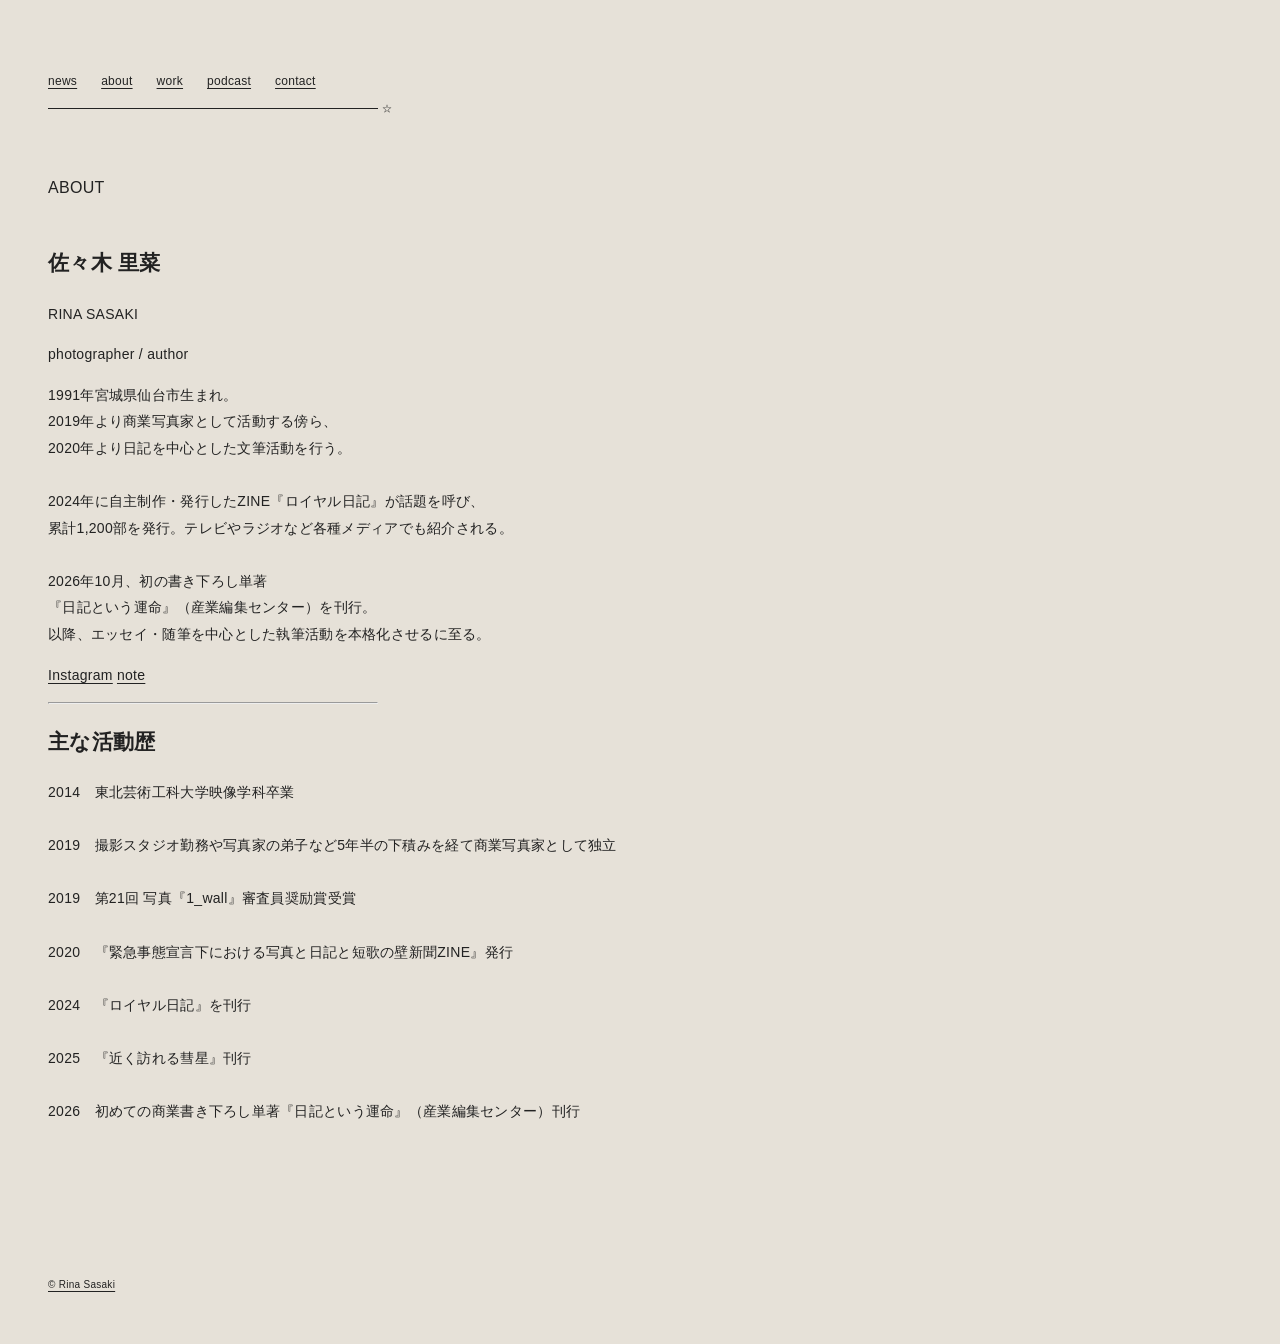
==== about.html @ 6e458d2d "Update about.html" ====
<!DOCTYPE html>
<html lang="ja">

<head>
  <meta charset="UTF-8">
  <meta name="viewport" content="width=device-width, initial-scale=1.0">
  <title>ABOUT | 佐々木 里菜</title>
  <link rel="stylesheet" href="style.css">
</head>

<body>

<header class="site-header">

<nav>
  <a href="news.html">news</a>
  <a href="about.html">about</a>
  <a href="work.html">work</a>
  <a href="podcast.html">podcast</a>
  <a href="mailto:kirakira.pinking@gmail.com">contact</a>
</nav>

</header>


<main class="page">

  <section class="about">

    <h1>ABOUT</h1>

    <h2>佐々木 里菜</h2>

    <p class="about-name">RINA SASAKI</p>

    <p class="about-role">photographer / author</p>

    <div class="about-profile">

      1991年宮城県仙台市生まれ。<br>
      2019年より商業写真家として活動する傍ら、<br>
      2020年より日記を中心とした文筆活動を行う。<br><br>

      2024年に自主制作・発行したZINE『ロイヤル日記』が話題を呼び、<br>
      累計1,200部を発行。テレビやラジオなど各種メディアでも紹介される。<br><br>

      2026年10月、初の書き下ろし単著<br>
      『日記という運命』（産業編集センター）を刊行。<br>
      以降、エッセイ・随筆を中心とした執筆活動を本格化させるに至る。

    </div>
    
<p class="social-links">
  <a href="https://x.com/kirakirapinkin9”>X</a>
  <a href="https://www.instagram.com/kirakirapinking/">Instagram</a>
  <a href="https://note.com/kirakirapinking">note</a>
</p>

    <hr style="width: 330px; margin-left: 0;">

    <section class="about-history">

      <h2>主な活動歴</h2>

      2014　東北芸術工科大学映像学科卒業<br><br>

      2019　撮影スタジオ勤務や写真家の弟子など5年半の下積みを経て商業写真家として独立<br><br>

      2019　第21回 写真『1_wall』審査員奨励賞受賞<br><br>

      2020　『緊急事態宣言下における写真と日記と短歌の壁新聞ZINE』発行<br><br>

      2024　『ロイヤル日記』を刊行<br><br>

      2025　『近く訪れる彗星』刊行<br><br>

      2026　初めての商業書き下ろし単著『日記という運命』（産業編集センター）刊行

    </section>

  </section>

</main>


<footer>
  <p>
    <a href="index.html">© Rina Sasaki</a>
  </p>
</footer>


</body>
</html>
---- style.css ----
* {
  box-sizing: border-box;
  }

html {
font-size: 14px;
}

body {
margin: 0;
background: #E6E1D8;
color: #222222;
font-family:
-apple-system,
BlinkMacSystemFont,
"Helvetica Neue",
"Hiragino Kaku Gothic ProN",
"Hiragino Sans",
"Yu Gothic",
YuGothic,
sans-serif;
line-height: 1.9;
letter-spacing: 0.02em;
}

a {
  color: inherit;
  text-decoration: underline;
  text-underline-offset: 3px;
}

a:hover {
text-decoration: underline;
text-underline-offset: 3px;
}

/* メニュー */

.site-header {
padding: 70px 48px 65px;
position: relative;
}

/* メニュー下の線 */

.site-header::before {
content: "";
position: absolute;
left: 48px;
width: 330px;
bottom: 49px;
border-top: 1px solid #222222;
}

/* メニュー下の☆ */

.site-header::after {
content: "☆";
position: absolute;
left: 378px;
bottom: 44px;
background: #E6E1D8;
padding-left: 4px;
font-size: 10px;
line-height: 1;
}

nav {
display: flex;
flex-wrap: wrap;
gap: 0 24px;
font-size: 12px;
}

/* トップページ */

.home {
padding: 10px 48px 100px;
}

/* 名前 */

.profile h1 {
margin: 0 0 4px;
font-size: 16px;
font-weight: 500;
}

/* 肩書き */

.role {
margin: 0 0 45px;
font-size: 11px;
}

/* プロフィール */

.intro {
margin: 0;
max-width: 620px;
font-size: 13px;
line-height: 2.2;
}

/* メール */

.email {
margin-top: 30px;
font-size: 11px;
}

/* NEWS */

.news {
margin-top: 70px;
padding-top: 30px;
position: relative;
}

/* NEWS上の線 */

.news::before {
content: "";
position: absolute;
top: 0;
left: 0;
width: 330px;
border-top: 1px solid #222222;
}

/* NEWS上の☆ */

.news::after {
content: "☆";
position: absolute;
left: 330px;
top: -6px;
background: #E6E1D8;
padding-left: 4px;
font-size: 10px;
line-height: 1;
}

.news h2 {
margin: 0 0 28px;
font-size: 12px;
font-weight: 500;
}

.news ul {
margin: 0;
padding: 0;
list-style: none;
max-width: 720px;
}

.news li {
margin-bottom: 12px;
font-size: 13px;
}

.news li::before {
content: "☆";
margin-right: 8px;
}

/* フッター */

footer {
padding: 40px 48px;
font-size: 10px;
}

/* スマートフォン */

@media (max-width: 600px) {

.site-header {
padding: 45px 25px 50px;
}

/* スマホでは線を画面幅に合わせる */

.site-header::before {
left: 25px;
right: 25px;
width: auto;
bottom: 34px;
}

/* スマホでは☆を右端に */

.site-header::after {
left: auto;
right: 25px;
bottom: 29px;
}

nav {
gap: 0 16px;
line-height: 2.2;
}

.home {
padding: 10px 25px 70px;
}

.profile h1 {
font-size: 15px;
}

.intro {
font-size: 13px;
}

.news {
margin-top: 60px;
}

/* NEWSの線もスマホでは画面幅に合わせる */

.news::before {
left: 0;
width: 100%;
}

.news::after {
left: auto;
right: 0;
}

footer {
padding: 30px 25px;
}

}

/* NEWSページ */

.page {
  padding: 15px 48px 100px;
}

.page h1 {
  margin: 0 0 40px;
  font-size: 16px;
  font-weight: 500;
}

.news-list {
  margin: 0;
  padding: 0;
  list-style: none;
  max-width: 720px;
}

.news-list li {
  margin-bottom: 18px;
  font-size: 13px;
}

.news-mark {
  margin-right: 8px;
}


/* NEWSページ・スマートフォン */

@media (max-width: 600px) {

  .page {
    padding: 15px 25px 70px;
  }

  .page h1 {
    font-size: 15px;
    margin-bottom: 35px;
  }

  .news-list li {
    font-size: 13px;
  }

}

/* NEWS記事の書影 */

.book-images {
  display: flex;
  gap: 24px;
  margin: 35px 0 45px;
  max-width: 620px;
}

.book-images img {
  display: block;
  width: 240px;
  height: auto;
}

@media (max-width: 600px) {

  .book-images {
    flex-direction: column;
    max-width: 100%;
    gap: 20px;
  }

  .book-images img {
    width: 100%;
    max-width: 320px;
  }

}

.news-article-date {
  margin: 0 0 8px;
}

.news-article h1 {
  margin: 0 0 15px;
}

.book-images {
  display: flex;
  gap: 24px;
  margin: 20px 0 25px;
  max-width: 620px;
}

.signed-books h2 {
  font-size: 16px;
  font-weight: 700;
  margin: 0 0 28px;
}

.news-article {
  margin-top: -20px;
}
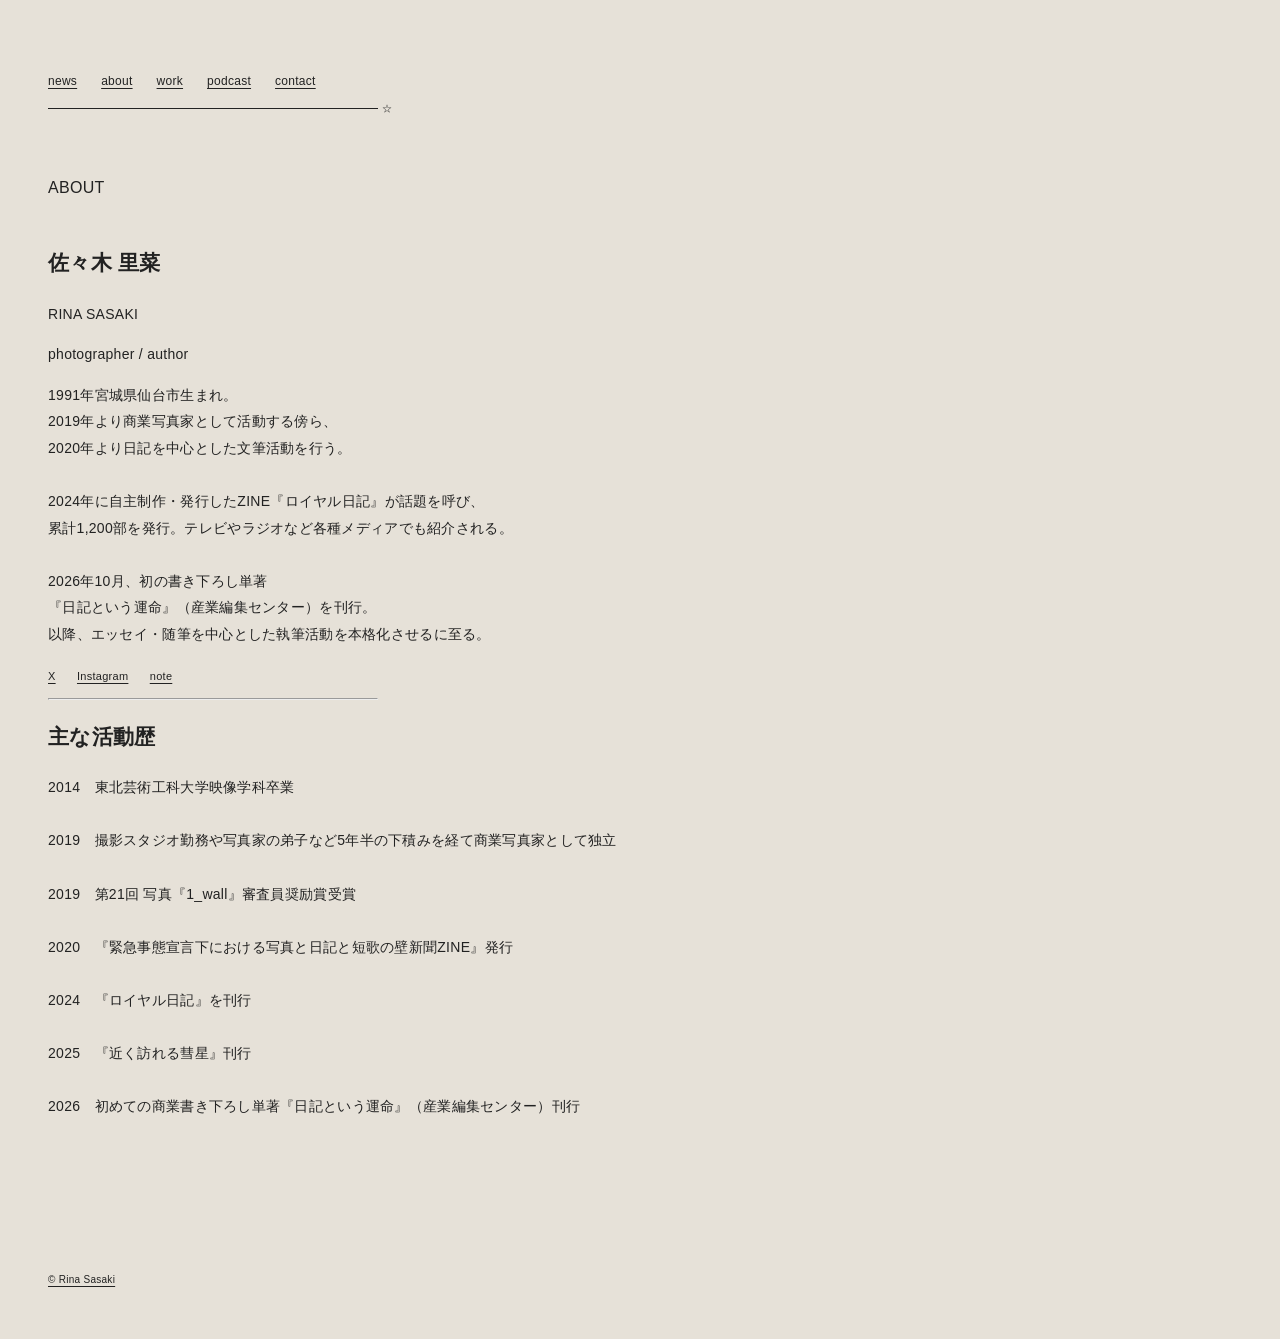
==== commit 1c6e27f7: "Update about.html" ====
--- a/about.html
+++ b/about.html
@@ -51,7 +51,7 @@
     </div>
     
 <p class="social-links">
-  <a href="https://x.com/kirakirapinkin9”>X</a>
+  <a href="https://x.com/kirakirapinkin9">X</a>
   <a href="https://www.instagram.com/kirakirapinking/">Instagram</a>
   <a href="https://note.com/kirakirapinking">note</a>
 </p>
--- a/style.css
+++ b/style.css
@@ -337,3 +337,12 @@
 .news-article {
   margin-top: -20px;
 }
+
+.social-links {
+  margin-top: 18px;
+  font-size: 11px;
+}
+
+.social-links a {
+  margin-right: 18px;
+}
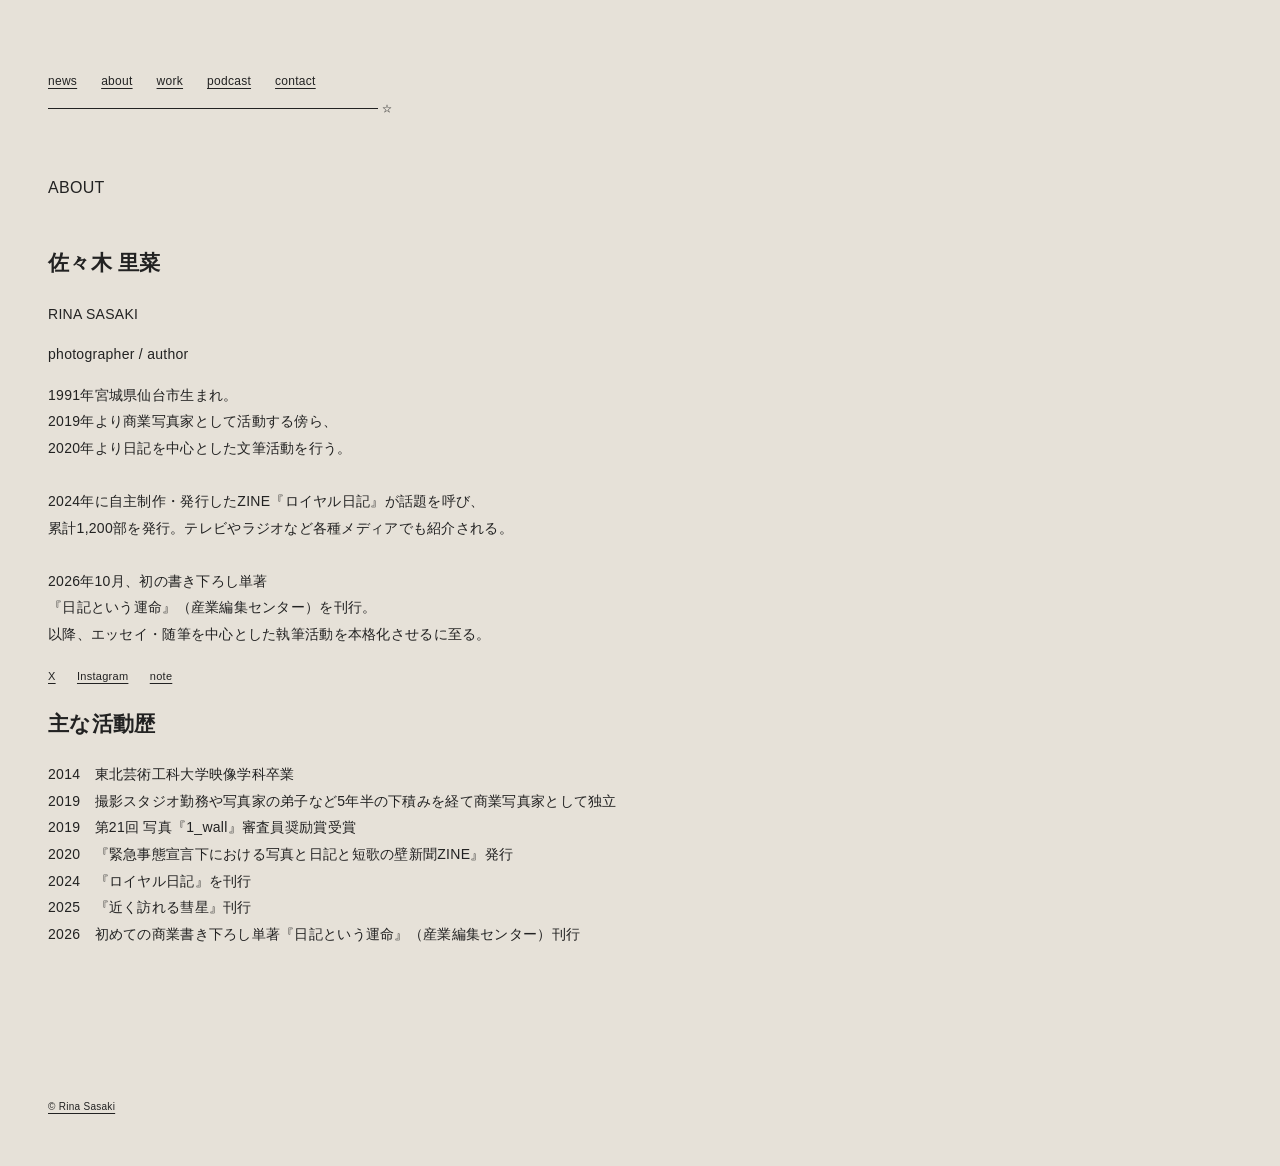
==== commit aff8e12a: "Update about.html" ====
--- a/about.html
+++ b/about.html
@@ -56,25 +56,19 @@
   <a href="https://note.com/kirakirapinking">note</a>
 </p>
 
-    <hr style="width: 330px; margin-left: 0;">
+<div class="about-divider"></div>
 
     <section class="about-history">
 
       <h2>主な活動歴</h2>
 
-      2014　東北芸術工科大学映像学科卒業<br><br>
-
-      2019　撮影スタジオ勤務や写真家の弟子など5年半の下積みを経て商業写真家として独立<br><br>
-
-      2019　第21回 写真『1_wall』審査員奨励賞受賞<br><br>
-
-      2020　『緊急事態宣言下における写真と日記と短歌の壁新聞ZINE』発行<br><br>
-
-      2024　『ロイヤル日記』を刊行<br><br>
-
-      2025　『近く訪れる彗星』刊行<br><br>
-
-      2026　初めての商業書き下ろし単著『日記という運命』（産業編集センター）刊行
+      2014　東北芸術工科大学映像学科卒業<br>
+2019　撮影スタジオ勤務や写真家の弟子など5年半の下積みを経て商業写真家として独立<br>
+2019　第21回 写真『1_wall』審査員奨励賞受賞<br>
+2020　『緊急事態宣言下における写真と日記と短歌の壁新聞ZINE』発行<br>
+2024　『ロイヤル日記』を刊行<br>
+2025　『近く訪れる彗星』刊行<br>
+2026　初めての商業書き下ろし単著『日記という運命』（産業編集センター）刊行
 
     </section>
 
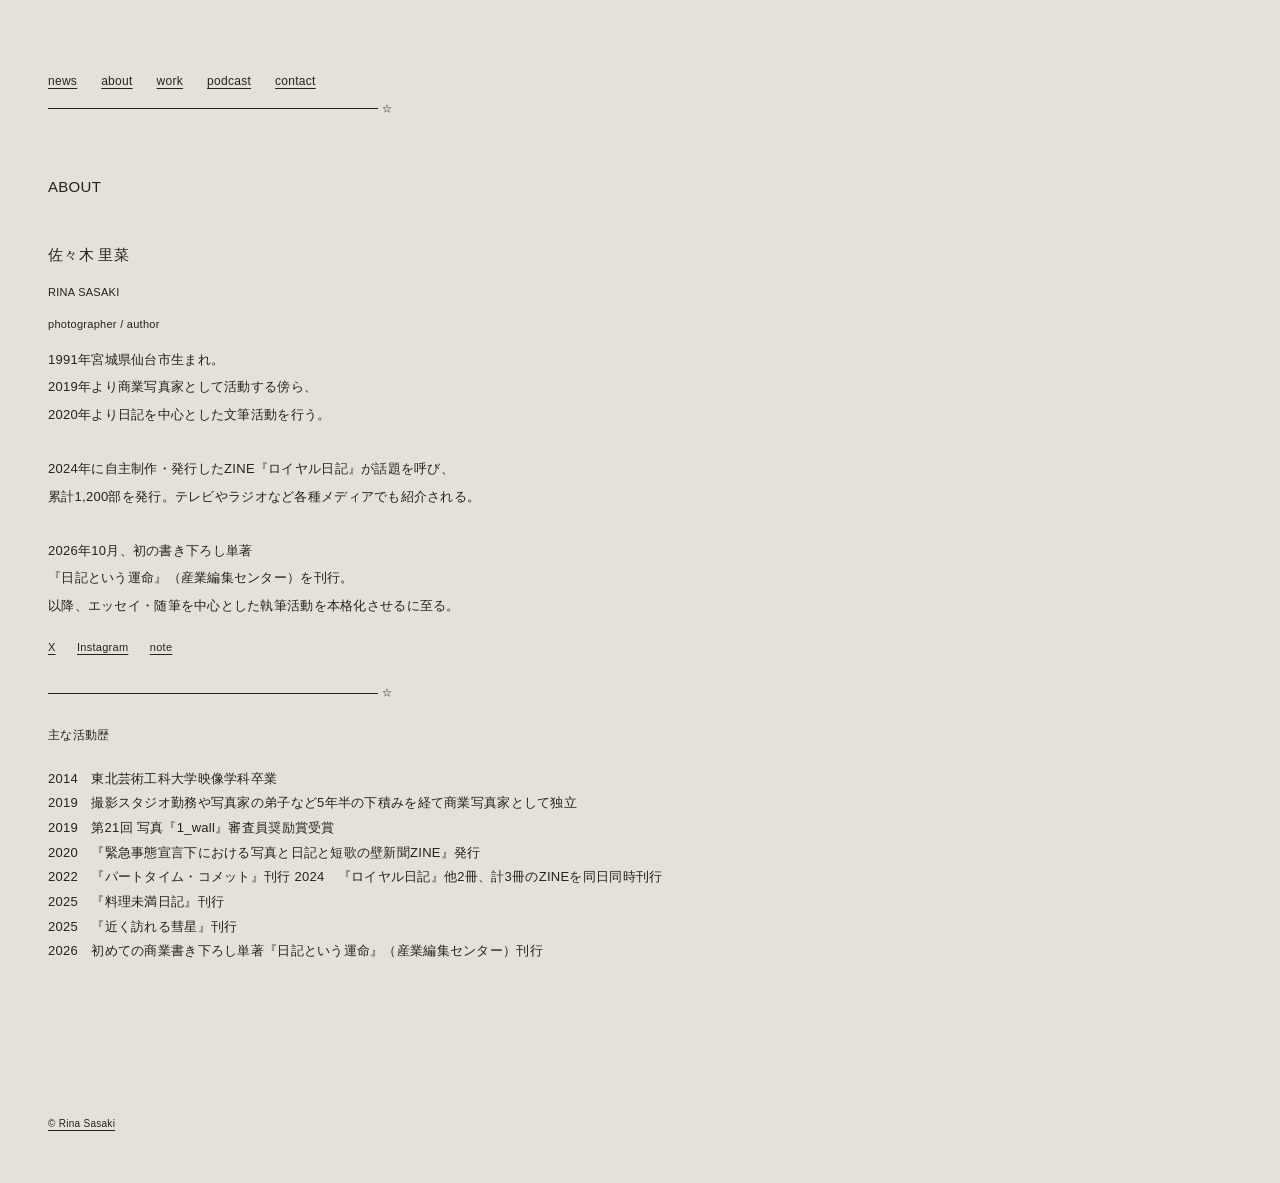
==== commit c0173f59: "Update about.html" ====
--- a/about.html
+++ b/about.html
@@ -66,7 +66,9 @@
 2019　撮影スタジオ勤務や写真家の弟子など5年半の下積みを経て商業写真家として独立<br>
 2019　第21回 写真『1_wall』審査員奨励賞受賞<br>
 2020　『緊急事態宣言下における写真と日記と短歌の壁新聞ZINE』発行<br>
-2024　『ロイヤル日記』を刊行<br>
+2022　『パートタイム・コメット』刊行
+2024　『ロイヤル日記』他2冊、計3冊のZINEを同日同時刊行<br>
+2025　『料理未満日記』刊行<br>
 2025　『近く訪れる彗星』刊行<br>
 2026　初めての商業書き下ろし単著『日記という運命』（産業編集センター）刊行
 
--- a/style.css
+++ b/style.css
@@ -346,3 +346,67 @@
 .social-links a {
   margin-right: 18px;
 }
+
+/* ABOUTページ */
+
+.about {
+  font-size: 13px;
+}
+
+.about h1 {
+  font-size: 15px;
+  font-weight: 500;
+}
+
+.about h2 {
+  font-size: 15px;
+  font-weight: 500;
+}
+
+.about-name {
+  font-size: 11px;
+}
+
+.about-role {
+  font-size: 11px;
+}
+
+.about-profile {
+  font-size: 13px;
+  line-height: 2.1;
+}
+
+.about .social-links {
+  font-size: 11px;
+  margin-top: 18px;
+  margin-bottom: 35px;
+}
+
+.about-divider {
+  width: 330px;
+  border-top: 1px solid #222222;
+  position: relative;
+  margin-bottom: 30px;
+}
+
+.about-divider::after {
+  content: "☆";
+  position: absolute;
+  left: 330px;
+  top: -6px;
+  background: #E6E1D8;
+  padding-left: 4px;
+  font-size: 10px;
+  line-height: 1;
+}
+
+.about-history h2 {
+  font-size: 12px;
+  font-weight: 500;
+  margin: 0 0 20px;
+}
+
+.about-history {
+  font-size: 13px;
+  line-height: 1.9;
+}
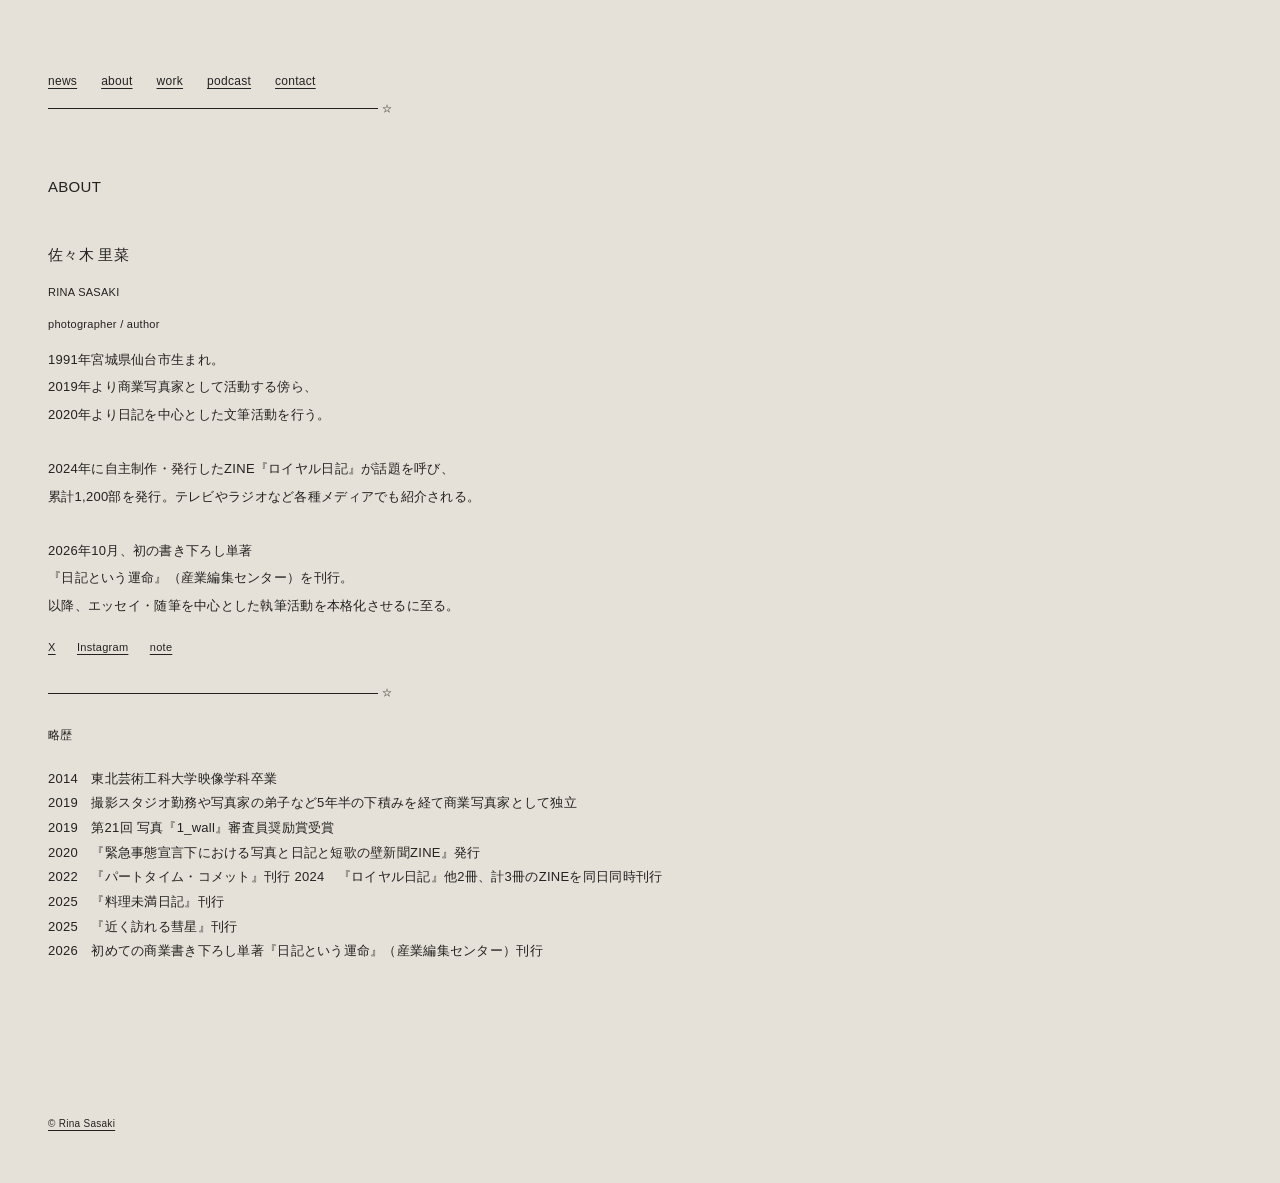
==== commit cf955488: "Update about.html" ====
--- a/about.html
+++ b/about.html
@@ -60,7 +60,7 @@
 
     <section class="about-history">
 
-      <h2>主な活動歴</h2>
+      <h2>略歴</h2>
 
       2014　東北芸術工科大学映像学科卒業<br>
 2019　撮影スタジオ勤務や写真家の弟子など5年半の下積みを経て商業写真家として独立<br>
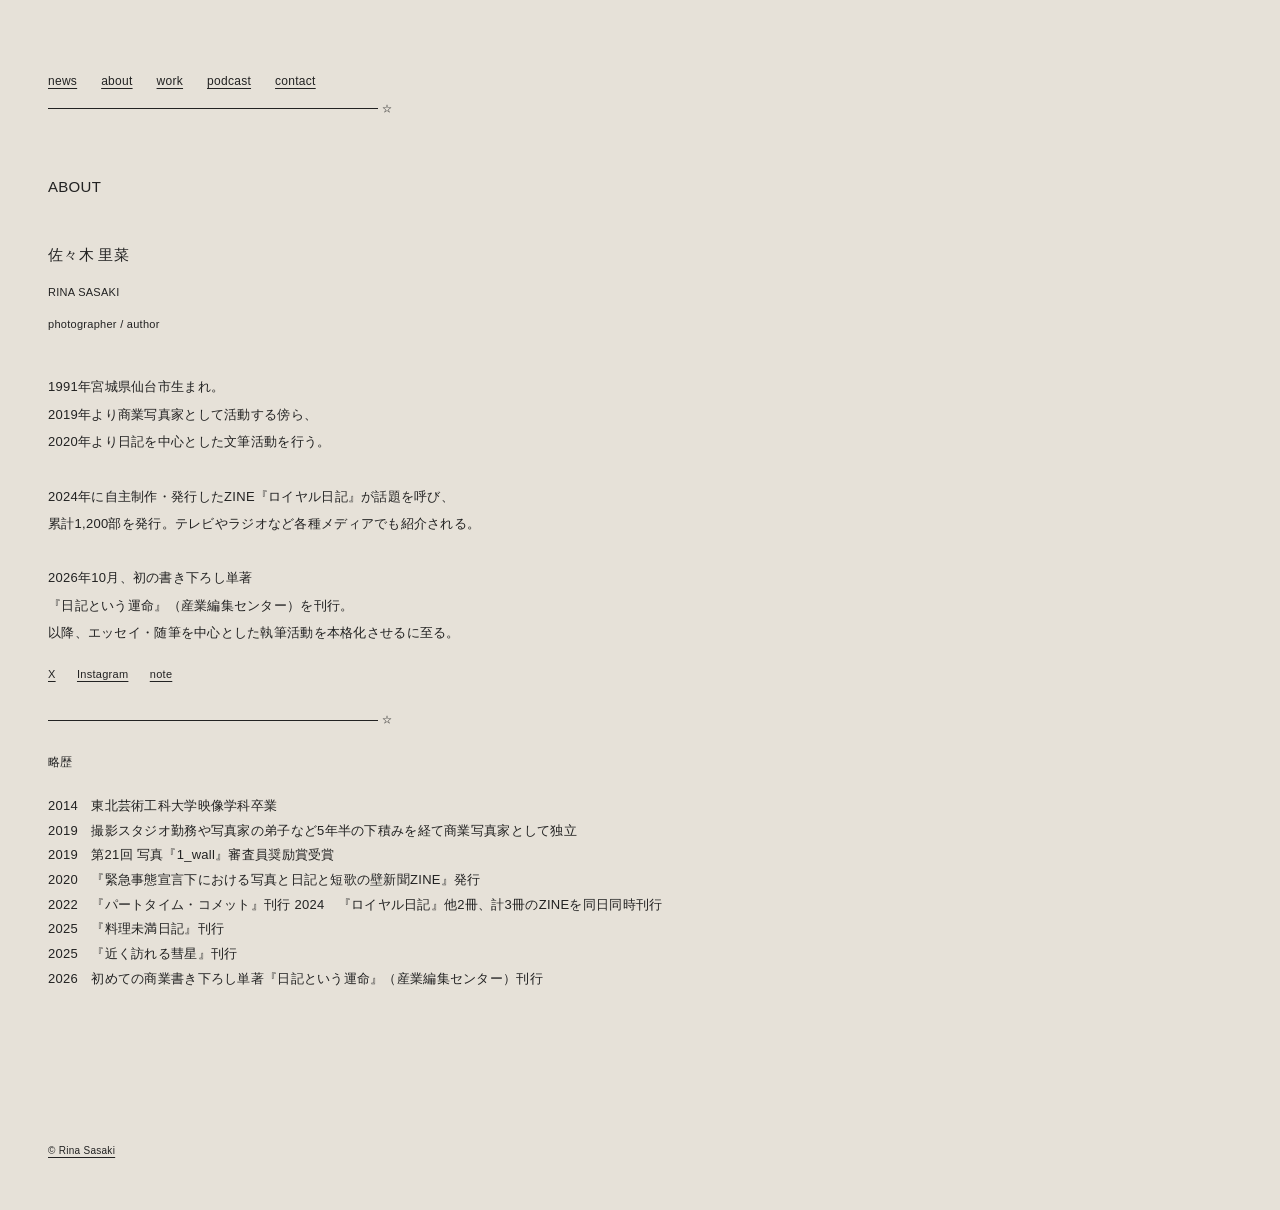
==== commit 8836cb86: "Update about.html" ====
--- a/about.html
+++ b/about.html
@@ -36,7 +36,7 @@
     <p class="about-role">photographer / author</p>
 
     <div class="about-profile">
-
+<br>
       1991年宮城県仙台市生まれ。<br>
       2019年より商業写真家として活動する傍ら、<br>
       2020年より日記を中心とした文筆活動を行う。<br><br>
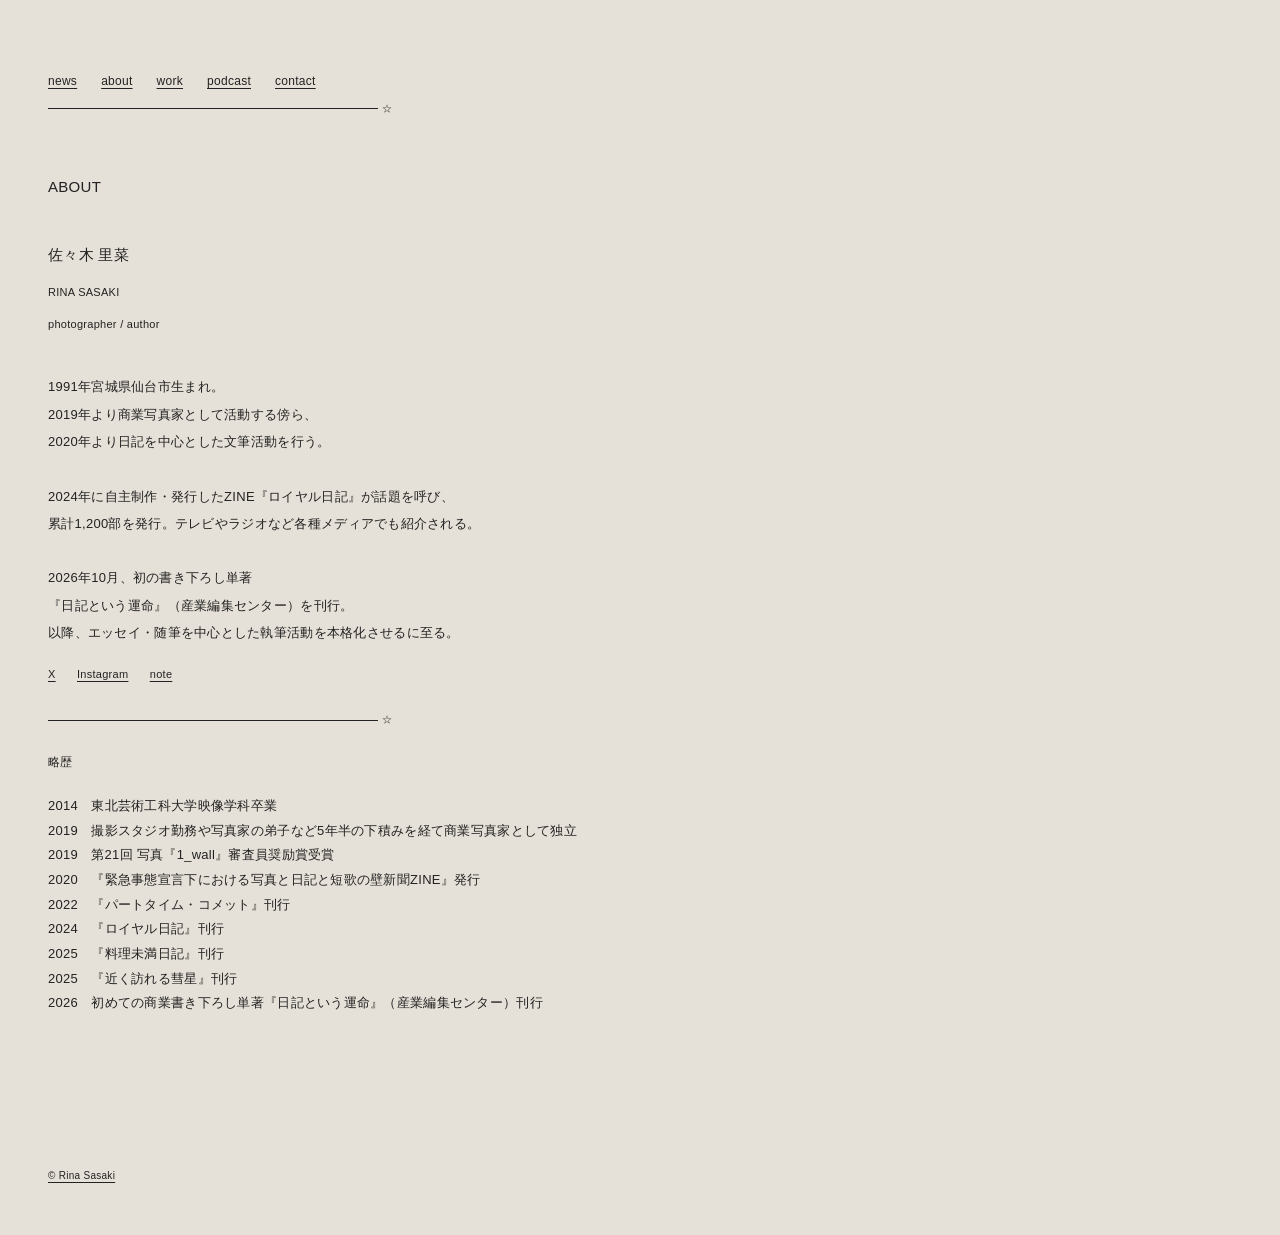
==== commit ff7b6def: "Update about.html" ====
--- a/about.html
+++ b/about.html
@@ -66,8 +66,8 @@
 2019　撮影スタジオ勤務や写真家の弟子など5年半の下積みを経て商業写真家として独立<br>
 2019　第21回 写真『1_wall』審査員奨励賞受賞<br>
 2020　『緊急事態宣言下における写真と日記と短歌の壁新聞ZINE』発行<br>
-2022　『パートタイム・コメット』刊行
-2024　『ロイヤル日記』他2冊、計3冊のZINEを同日同時刊行<br>
+2022　『パートタイム・コメット』刊行<br>
+2024　『ロイヤル日記』刊行<br>
 2025　『料理未満日記』刊行<br>
 2025　『近く訪れる彗星』刊行<br>
 2026　初めての商業書き下ろし単著『日記という運命』（産業編集センター）刊行
--- a/style.css
+++ b/style.css
@@ -410,3 +410,44 @@
   font-size: 13px;
   line-height: 1.9;
 }
+
+/* WORKページ */
+
+.work h1 {
+  font-size: 15px;
+  font-weight: 500;
+  margin: 0 0 40px;
+}
+
+.work h2 {
+  font-size: 12px;
+  font-weight: 500;
+  margin: 0 0 35px;
+}
+
+.work-category {
+  margin-bottom: 45px;
+}
+
+.work-category h3 {
+  font-size: 13px;
+  font-weight: 500;
+  margin: 0 0 18px;
+}
+
+.work-category p {
+  margin: 0;
+  font-size: 13px;
+  line-height: 1.9;
+}
+
+/* WORKページのリンク */
+
+.work a {
+  text-decoration: none;
+}
+
+.work a:hover {
+  text-decoration: underline;
+  text-underline-offset: 3px;
+}
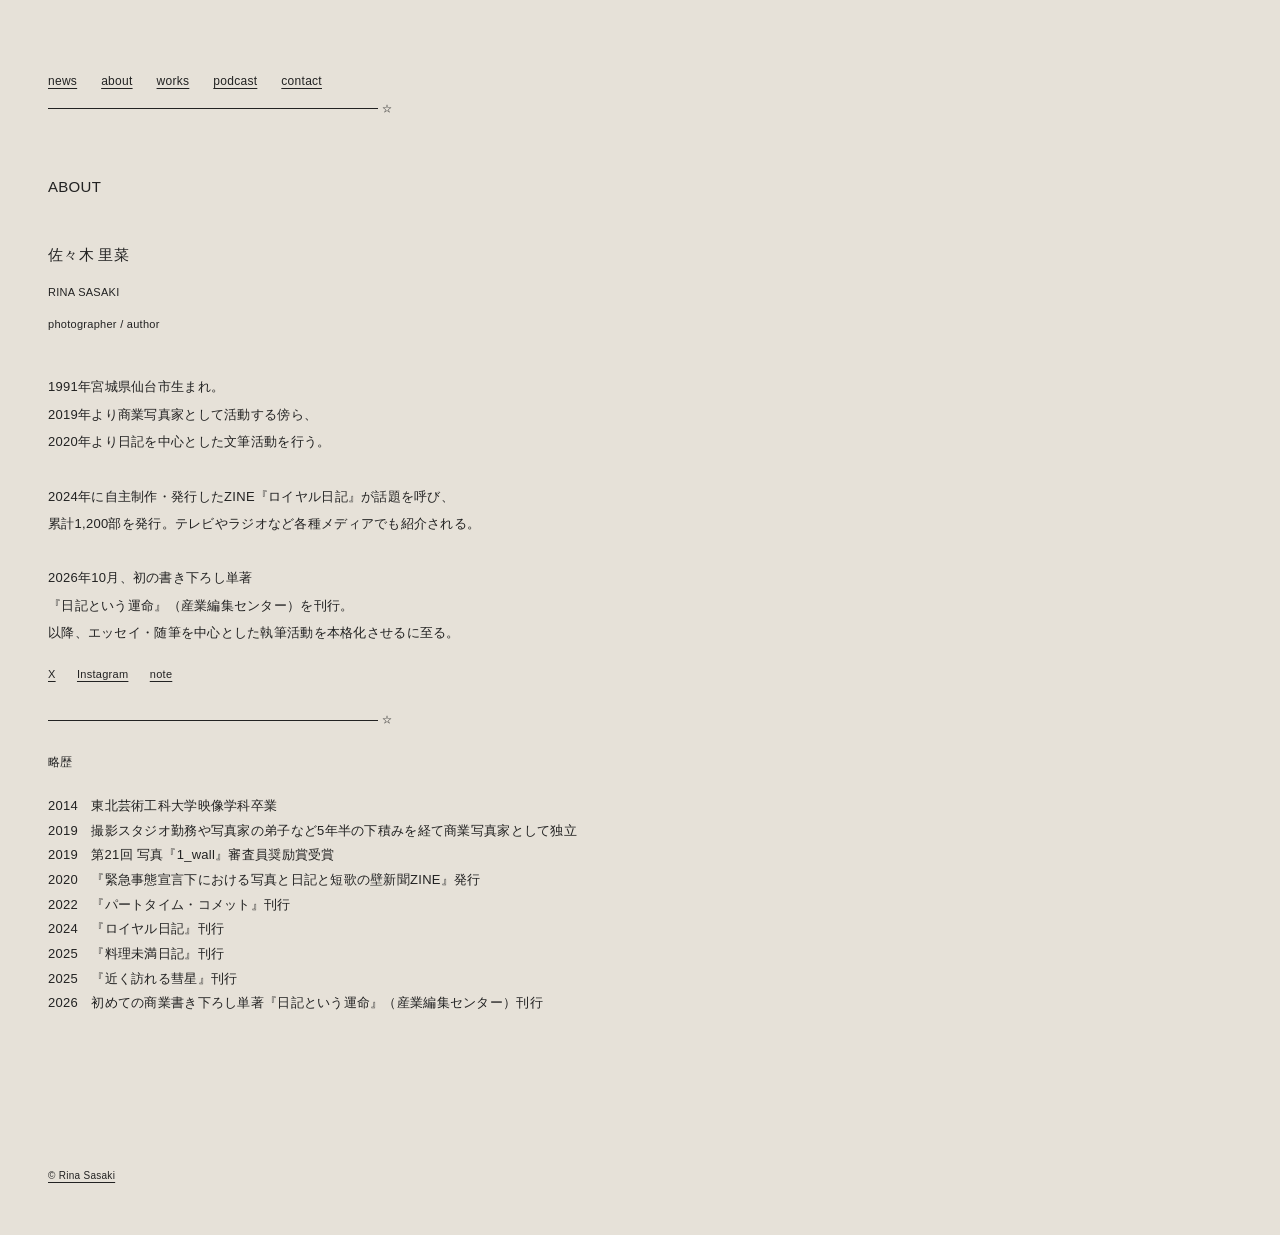
==== commit a4988857: "Update about.html" ====
--- a/about.html
+++ b/about.html
@@ -15,7 +15,7 @@
 <nav>
   <a href="news.html">news</a>
   <a href="about.html">about</a>
-  <a href="work.html">work</a>
+  <a href="work.html">works</a>
   <a href="podcast.html">podcast</a>
   <a href="mailto:kirakira.pinking@gmail.com">contact</a>
 </nav>
